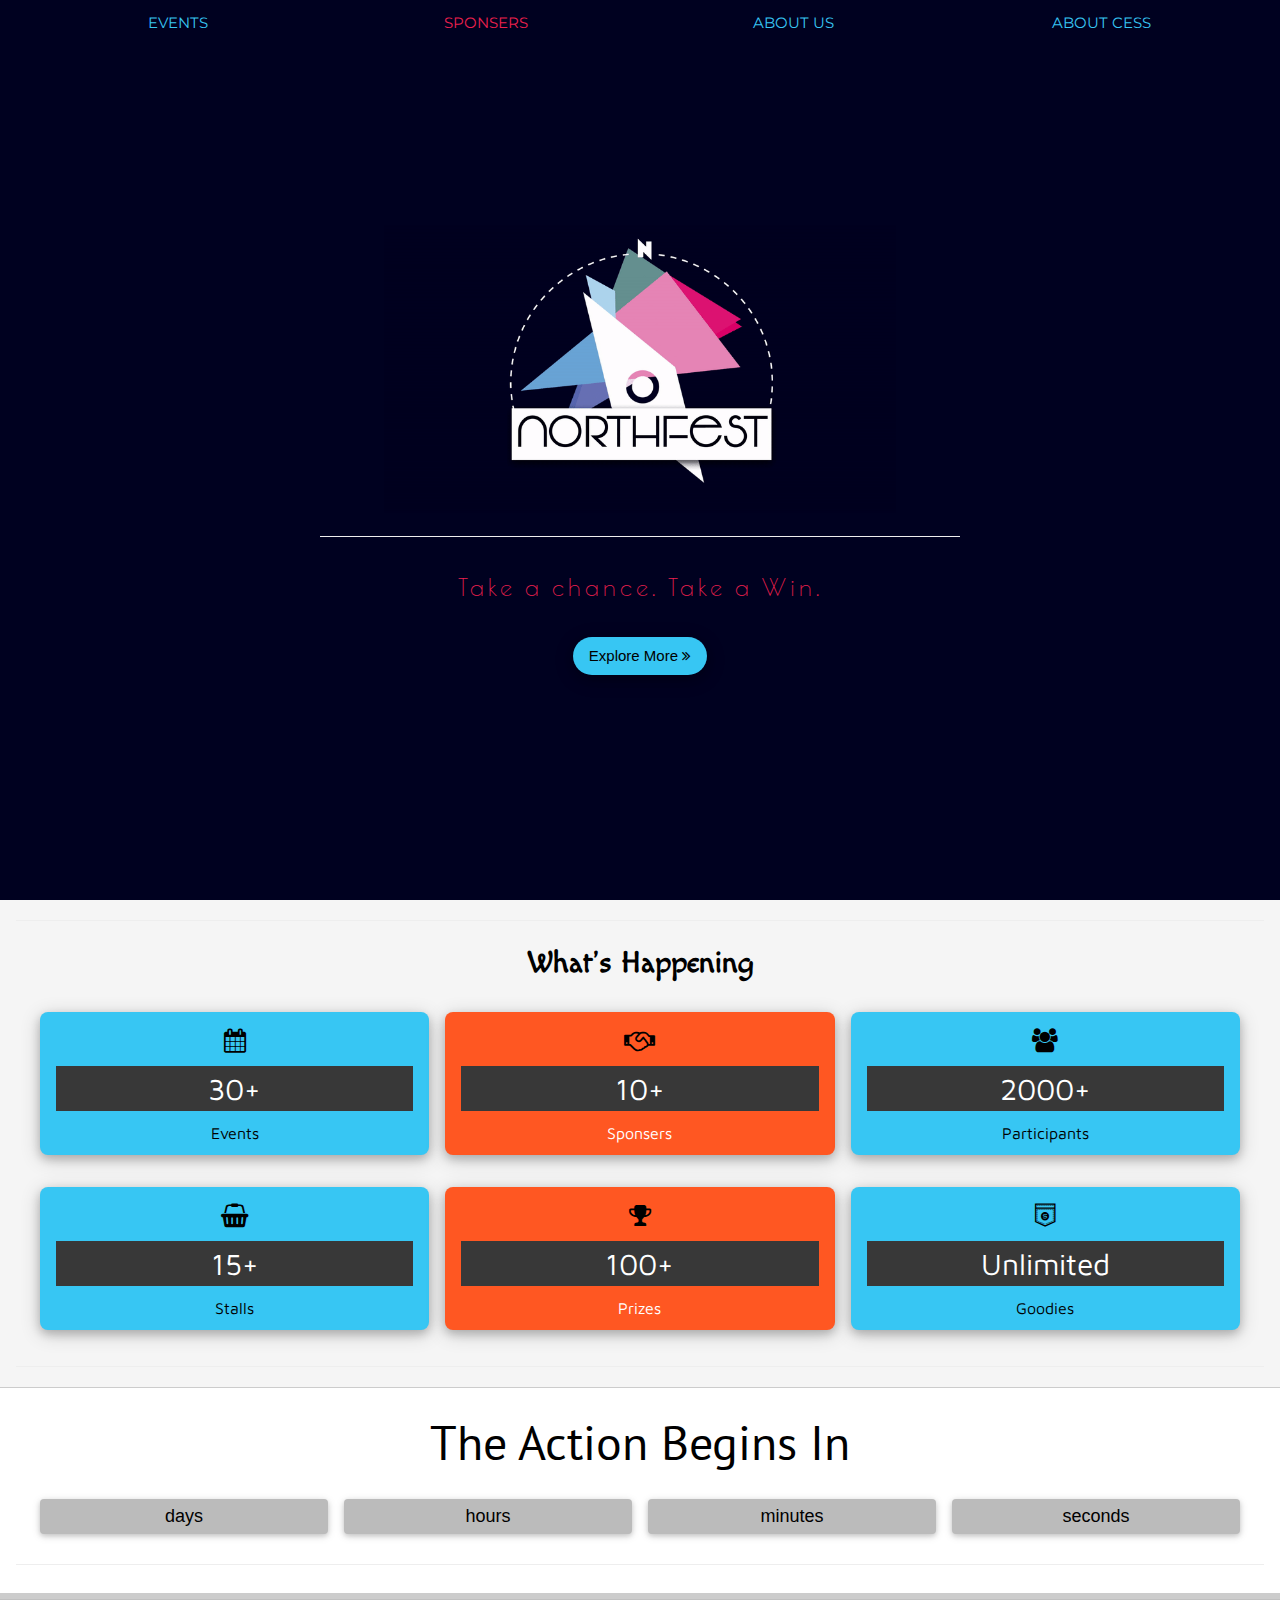
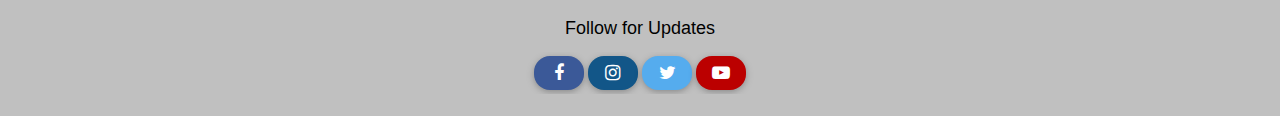
==== index.html @ 08152814 "files added" ====
<!DOCTYPE html>
<head>
	<title> The NorthFest 2k18- Guru Nank Dev University </title>
	<meta charset="utf-8">

	<meta http-equiv="X-UA-Compatible" content="IE=edge">

	<meta name="viewport" content="width=device-width, initial-scale=1">
	<link rel="stylesheet" href="https://cdnjs.cloudflare.com/ajax/libs/font-awesome/4.7.0/css/font-awesome.min.css">
	<link rel="stylesheet" href="https://fonts.googleapis.com/css?family=Macondo|Maven+Pro|Montserrat|PT+Sans|Poiret+One|Acme|Ubuntu">
	<link rel="stylesheet" href="w3.css">
	<link rel="stylesheet" href="style.css">
	<script src="timer.js"></script>	
</head>

<body>

<div class="main w3-container">
	<div class="w3-bar w3-padding-small w3-center">
		<div class="w3-dropdown-hover w3-black w3-hide-medium w3-hide-large w3-left">
			<a class="w3-button"><i class="fa fa-bars w3-xlarge w3-padding-small w3-text-white"></i></a>
			<div class="w3-dropdown-content w3-bar-block w3-card-2">
				<a class="linkblue w3-bar-item w3-text-logoblue w3-mont w3-padding w3-right" href="#"> EVENTS </a>
				<a class="linkred w3-bar-item w3-text-logored w3-mont w3-padding w3-right" href="#"> SPONSERS </a>
				<a class="linkblue w3-bar-item w3-text-logoblue w3-mont w3-padding w3-right" href="#"> ABOUT US </a>
				<a class="linkblue w3-bar-item w3-text-logoblue w3-mont w3-padding w3-right" href="#"> ABOUT CESS </a>
			</div>
		</div>
		<a class="w3-col s3 linkblue w3-animate-top w3-bar-item w3-text-logoblue w3-mont w3-hide-small w3-round-xxlarge w3-padding" href="#"> EVENTS </a>
		<a class="w3-col s3 linkred w3-animate-top w3-bar-item w3-text-logored w3-mont w3-hide-small w3-round-xxlarge w3-padding" href="#"> SPONSERS </a>
		<a class="w3-col s3 linkblue w3-animate-top w3-bar-item w3-text-logoblue w3-mont w3-hide-small w3-round-xxlarge w3-padding" href="#"> ABOUT US </a>
		<a class="w3-col s3 linkblue w3-animate-top w3-bar-item w3-text-logoblue w3-mont w3-hide-small w3-round-xxlarge w3-padding" href="#"> ABOUT CESS </a>
	</div>
	<div class="w3-center w3-display-middle">
		<img src="logo.gif" class="w3-animate-zoom w3-margin w3-hide-small" style="width:80%;">
		<img src="logo.gif" class="w3-animate-zoom w3-margin-top w3-margin-bottom w3-hide-medium w3-hide-large" style="width:100%;">
		<hr class="w3-border-light-grey w3-animate-opacity" style="margin:0px;">
		<p class="w3-text-logored w3-wide w3-one w3-xlarge w3-padding w3-hide-small w3-animate-opacity"> Take a chance. Take a Win. </p>
		<p class="w3-text-logored w3-wide w3-one w3-large w3-padding w3-hide-medium w3-hide-large w3-animate-opacity"> Take a chance. Take a Win. </p>
		<button class="w3-button w3-logoblue w3-hover-pink w3-hover-text-cyan w3-margin-bottom w3-padding w3-round-xxlarge w3-animate-zoom w3-card-4"> Explore More <i class="fa fa-angle-double-right"></i></button>
	</div>
</div>
<div class="w3-container w3-animate-top w3-border-bottom w3-greyblack1">
	<hr>
	<h2 class="w3-mac w3-center"><b> What's Happening </h2>
	<div class="w3-container w3-row-padding w3-center">
		<div class="w3-col s12 m4 l4">
		<div class="w3-card-4 w3-round-large w3-section w3-container w3-logoblue w3-animate-zoom">
			<i class="fa fa-calendar w3-text-black w3-xlarge w3-margin-top"></i>
			<h2 class="w3-greyblack2 w3-text-white w3-pro">30+</h2>
			<h6 class="w3-pro">Events</h6>
		</div>
		</div>
		<div class="w3-col s12 m4 l4">
		<div class="w3-card-4 w3-round-large w3-section w3-container w3-deep-orange w3-animate-zoom">
			<i class="fa fa-handshake-o w3-text-black w3-xlarge w3-margin-top"></i>
			<h2 class="w3-greyblack2 w3-text-white w3-pro">10+</h2>
			<h6 class="w3-pro">Sponsers</h6>
		</div>
		</div>
		<div class="w3-col s12 m4 l4">
		<div class="w3-card-4 w3-round-large w3-section w3-container w3-logoblue w3-animate-zoom">
			<i class="fa fa-users w3-text-black w3-xlarge w3-margin-top"></i>
			<h2 class="w3-greyblack2 w3-text-white w3-pro">2000+</h2>
			<h6 class="w3-pro">Participants</h6>
		</div>
		</div>
	</div>
	<div class="w3-container w3-row-padding w3-center">
		<div class="w3-col s12 m4 l4">
		<div class="w3-card-4 w3-round-large w3-section w3-container w3-logoblue w3-animate-zoom">
			<i class="fa fa-shopping-basket w3-text-black w3-xlarge w3-margin-top"></i>
			<h2 class="w3-greyblack2 w3-text-white w3-pro">15+</h2>
			<h6 class="w3-pro">Stalls</h6>
		</div>
		</div>
		<div class="w3-col s12 m4 l4">
		<div class="w3-card-4 w3-round-large w3-section w3-container w3-deep-orange w3-animate-zoom">
			<i class="fa fa-trophy w3-text-black w3-xlarge w3-margin-top"></i>
			<h2 class="w3-greyblack2 w3-text-white w3-pro">100+</h2>
			<h6 class="w3-pro">Prizes</h6>
		</div>
		</div>
		<div class="w3-col s12 m4 l4">
		<div class="w3-card-4 w3-round-large w3-section w3-container w3-logoblue w3-animate-zoom">
			<i class="fa fa-shirtsinbulk w3-text-black w3-xlarge w3-margin-top"></i>
			<h2 class="w3-greyblack2 w3-text-white w3-pro">Unlimited</h2>
			<h6 class="w3-pro">Goodies</h6>
		</div>
		</div>
	</div>
	<hr>
</div> 
<div class="w3-container  w3-animate-bottom w3-center w3-moblie w3-padding w3-bottombar">
	<h1 class="w3-xxxlarge w3-ptsans w3-josefin"> The Action Begins In </h1>
	<div class="w3-container w3-row-padding">
		<div class="w3-col s12 m3 l3">

			<div>
                                
				<h1 id="d" class="w3-card w3-greyblack2 w3-round w3-text-logored w3-xxxlarge"></h1>
				<h5 class="w3-card w3-grey w3-round w3-padding-small">days</h5>            
			</div> 
                                
		</div>
		<div class="w3-col s12 m3 l3">

			<div>
                                
				<h1 id="h" class="w3-card w3-greyblack2 w3-round w3-text-logored w3-xxxlarge"></h1> 
				<h5 class="w3-card w3-grey w3-round w3-padding-small">hours</h5>            
			</div> 
                                
		</div>
		<div class="w3-col s12 m3 l3">

			<div>
        
				<h1 id="m" class="w3-card w3-greyblack2 w3-round w3-text-logored w3-xxxlarge"></h1> 
				<h5 class="w3-card w3-grey w3-round w3-padding-small">minutes</h5>            
			</div>
		</div>
		<div class="w3-col s12 m3 l3">

			<div>
        
				<h1 id="s" class="w3-card w3-greyblack2 w3-round w3-text-logored w3-xxxlarge"></h1> 
				<h5 class="w3-card w3-grey w3-round w3-padding-small">seconds</h5>            
			</div>
		</div>
	</div>

	<hr>
</div>
<div class="w3-container  w3-animate-bottom w3-greyblack3 w3-center w3-moblie">
	<h1 class="w3-large w3-margin-top"> Follow for Updates </h1>
	<div class="w3-bar w3-margin-bottom w3-padding-small">
		<a href="#" class="icon w3-padding fa fa-facebook w3-large w3-round-xlarge w3-card"></a>
		<a href="#" class="icon w3-padding fa fa-instagram w3-large w3-round-xlarge w3-card"></a>
		<a href="#" class="icon w3-padding fa fa-twitter w3-large w3-round-xlarge w3-card"></a>
		<a href="#" class="icon w3-padding fa fa-youtube-play w3-large w3-round-xlarge w3-card"></a>
	</div>
</div>
</body>
</html>
---- style.css ----
.icon {
	margin:0px 0px;
	width:50px;
}
a{
	text-decoration:none;
}
.linkblue:hover {
	color:#383838;
	background:#C0C0C0;
}
.linkred:hover{
	color:#383838;
	background:#C0C0C0;
}
.fa-facebook {
 	background: #3B5998;
	color: white;
}
.fa-twitter {
	background: #55ACEE;
	color: white;
}
.fa-youtube-play {
	background: #bb0000;
	color: white;
}
.fa-instagram {
	background: #125688;
	color: white;
}
.fa:hover {
	opacity:0.9;
}
.w3-acme{
	font-family: "Acme", Sans-serif;
}
.w3-ubuntu{
	font-family: 'Ubuntu', sans-serif;
}
.w3-mont{
	font-family: 'Montserrat', sans-serif;
}
.w3-ptsans{
	font-family: 'PT Sans', sans-serif;
}
.w3-mac{
	font-family: 'Macondo', cursive;
}
.w3-one{
	font-family: 'Poiret One', cursive;
}
.w3-pro{
	font-family: 'Maven Pro', sans-serif;
}
.main{
	background:#000120;
	background-image:url('back.png');
	background-position:center;
	background-size:cover;
	width: 100%;
	height: 100vh;
	
}
.w3-text-logored{
	color:#ec204e;
}
.w3-text-logoblue{
	color:#37c6f3;
}
.w3-logored{
	background-color:#ec204e;
}
.w3-logoblue{
	background-color:#37c6f3;
}
.w3-greyblack1{
	background:#F5F5F5;
}
.w3-greyblack2{
	background:#383838;
}
.w3-greyblack3{
	background:#C0C0C0;
}
.w3-text-greyblack1{
	color:#F5F5F5;
}
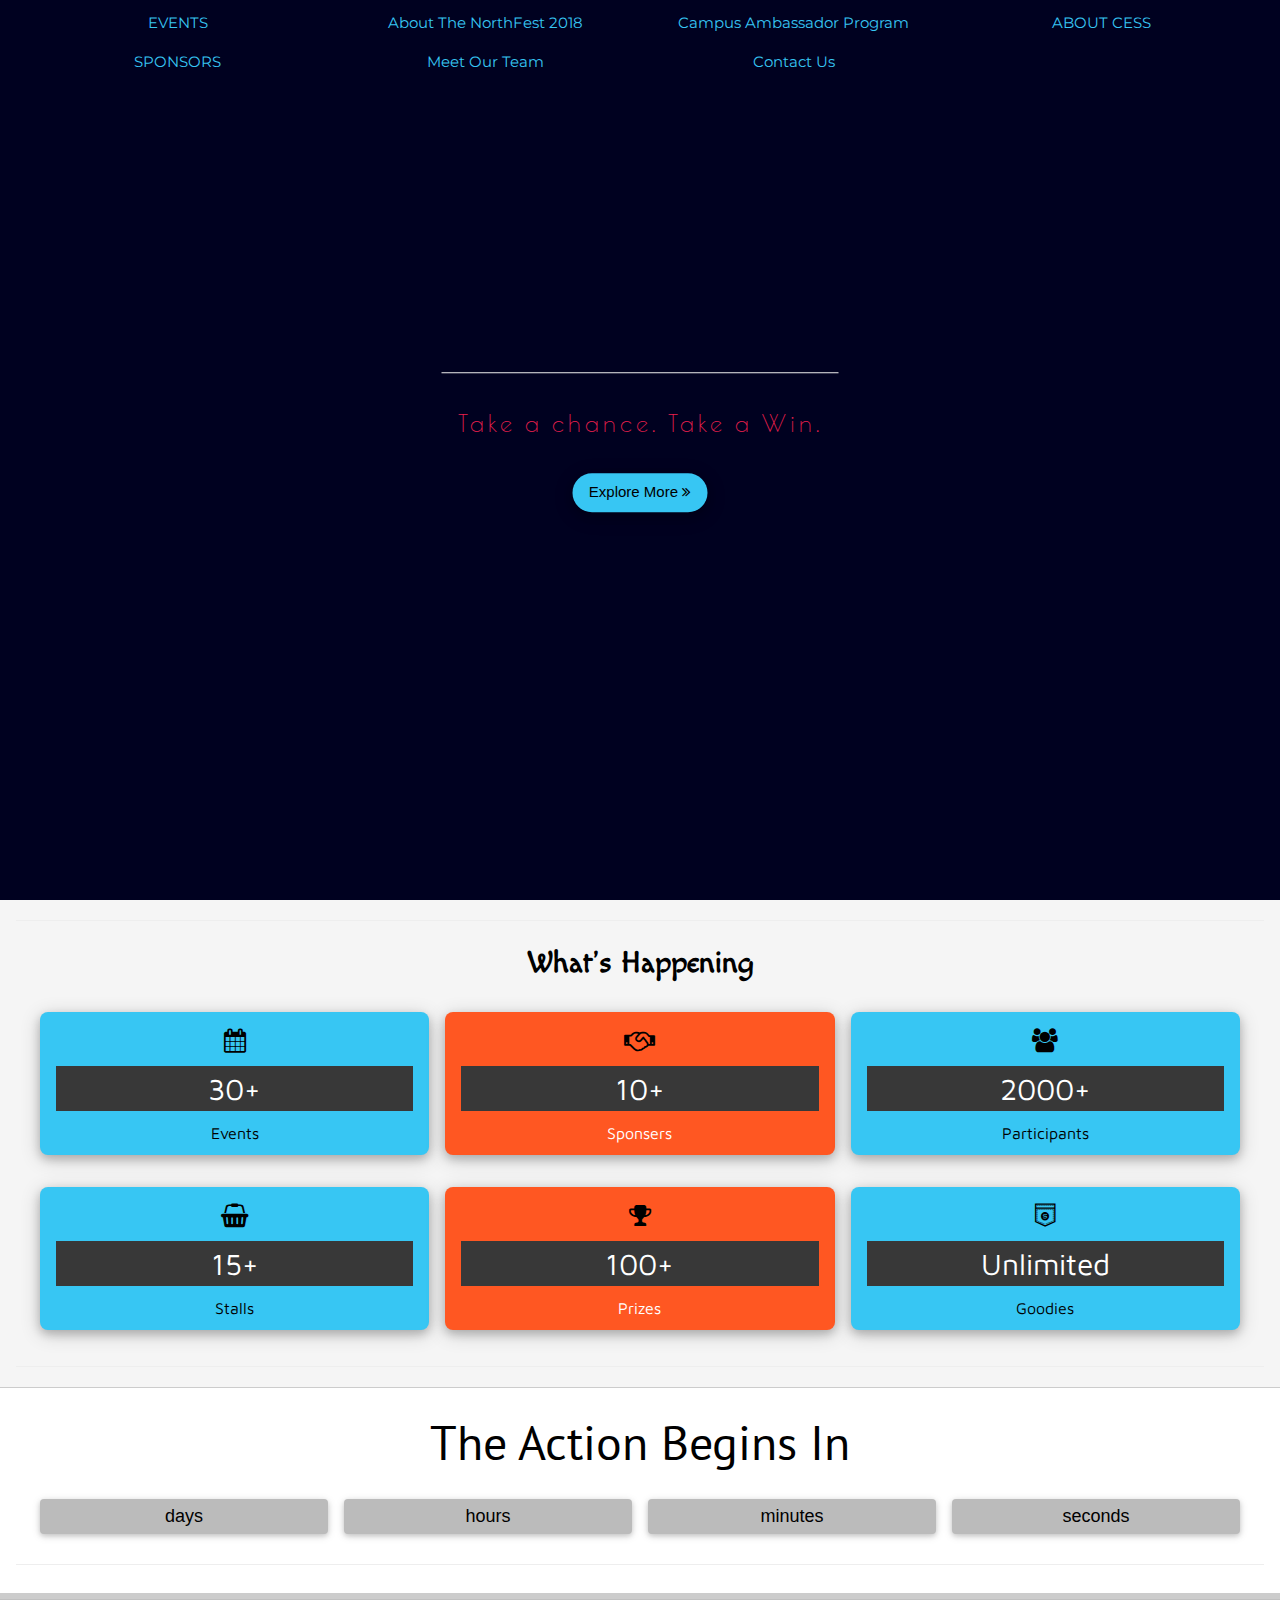
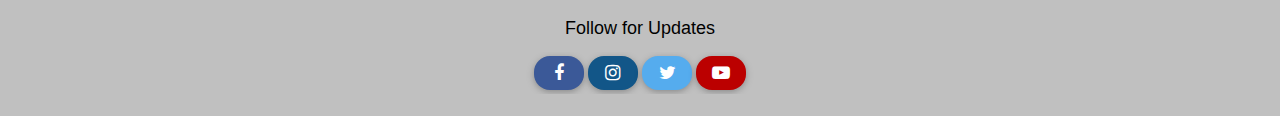
==== commit 83ed87d4: "page added" ====
--- a/index.html
+++ b/index.html
@@ -10,6 +10,7 @@
 	<link rel="stylesheet" href="https://fonts.googleapis.com/css?family=Macondo|Maven+Pro|Montserrat|PT+Sans|Poiret+One|Acme|Ubuntu">
 	<link rel="stylesheet" href="w3.css">
 	<link rel="stylesheet" href="style.css">
+	
 	<script src="timer.js"></script>	
 </head>
 
@@ -21,19 +22,27 @@
 			<a class="w3-button"><i class="fa fa-bars w3-xlarge w3-padding-small w3-text-white"></i></a>
 			<div class="w3-dropdown-content w3-bar-block w3-card-2">
 				<a class="linkblue w3-bar-item w3-text-logoblue w3-mont w3-padding w3-right" href="#"> EVENTS </a>
-				<a class="linkred w3-bar-item w3-text-logored w3-mont w3-padding w3-right" href="#"> SPONSERS </a>
-				<a class="linkblue w3-bar-item w3-text-logoblue w3-mont w3-padding w3-right" href="#"> ABOUT US </a>
+				<a class="linkblue w3-bar-item w3-text-logoblue w3-mont w3-padding w3-right" href="#"> About The NorthFest 2018 </a>
+				<a class="linkblue w3-bar-item w3-text-logoblue w3-mont w3-padding w3-right" href="#"> Campus Ambassador Program </a>
 				<a class="linkblue w3-bar-item w3-text-logoblue w3-mont w3-padding w3-right" href="#"> ABOUT CESS </a>
+				<a class="linkblue w3-bar-item w3-text-logoblue w3-mont w3-padding w3-right" href="#"> SPONSORS </a>
+				<a class="linkblue w3-bar-item w3-text-logoblue w3-mont w3-padding w3-right" href="#">  Meet Our Team </a>
+				<a class="linkblue w3-bar-item w3-text-logoblue w3-mont w3-padding w3-right" href="#">Contact Us</a>
+				<a class="linkblue w3-bar-item w3-text-logoblue w3-mont w3-padding w3-right" href="#"></a>
 			</div>
 		</div>
 		<a class="w3-col s3 linkblue w3-animate-top w3-bar-item w3-text-logoblue w3-mont w3-hide-small w3-round-xxlarge w3-padding" href="#"> EVENTS </a>
-		<a class="w3-col s3 linkred w3-animate-top w3-bar-item w3-text-logored w3-mont w3-hide-small w3-round-xxlarge w3-padding" href="#"> SPONSERS </a>
-		<a class="w3-col s3 linkblue w3-animate-top w3-bar-item w3-text-logoblue w3-mont w3-hide-small w3-round-xxlarge w3-padding" href="#"> ABOUT US </a>
-		<a class="w3-col s3 linkblue w3-animate-top w3-bar-item w3-text-logoblue w3-mont w3-hide-small w3-round-xxlarge w3-padding" href="#"> ABOUT CESS </a>
+		<a class="w3-col s3 linkblue w3-animate-top w3-bar-item w3-text-logoblue w3-mont w3-hide-small w3-round-xxlarge w3-padding" href="#"> About The NorthFest 2018 </a>
+		<a class="w3-col s3 linkblue w3-animate-top w3-bar-item w3-text-logoblue w3-mont w3-hide-small w3-round-xxlarge w3-padding" href="#">Campus Ambassador Program </a>	
+        <a class="w3-col s3 linkblue w3-animate-top w3-bar-item w3-text-logoblue w3-mont w3-hide-small w3-round-xxlarge w3-padding" href="about cess.html"> ABOUT CESS </a>		
+		<a class="w3-col s3 linkblue w3-animate-top w3-bar-item w3-text-logoblue w3-mont w3-hide-small w3-round-xxlarge w3-padding" href="#"> SPONSORS </a>
+		<a class="w3-col s3 linkblue w3-animate-top w3-bar-item w3-text-logoblue w3-mont w3-hide-small w3-round-xxlarge w3-padding" href="#"> Meet Our Team </a>		
+		<a class="w3-col s3 linkblue w3-animate-top w3-bar-item w3-text-logoblue w3-mont w3-hide-small w3-round-xxlarge w3-padding" href="ABOUT CESS.html"> Contact Us </a>
 	</div>
 	<div class="w3-center w3-display-middle">
-		<img src="logo.gif" class="w3-animate-zoom w3-margin w3-hide-small" style="width:80%;">
-		<img src="logo.gif" class="w3-animate-zoom w3-margin-top w3-margin-bottom w3-hide-medium w3-hide-large" style="width:100%;">
+		
+		
+		
 		<hr class="w3-border-light-grey w3-animate-opacity" style="margin:0px;">
 		<p class="w3-text-logored w3-wide w3-one w3-xlarge w3-padding w3-hide-small w3-animate-opacity"> Take a chance. Take a Win. </p>
 		<p class="w3-text-logored w3-wide w3-one w3-large w3-padding w3-hide-medium w3-hide-large w3-animate-opacity"> Take a chance. Take a Win. </p>
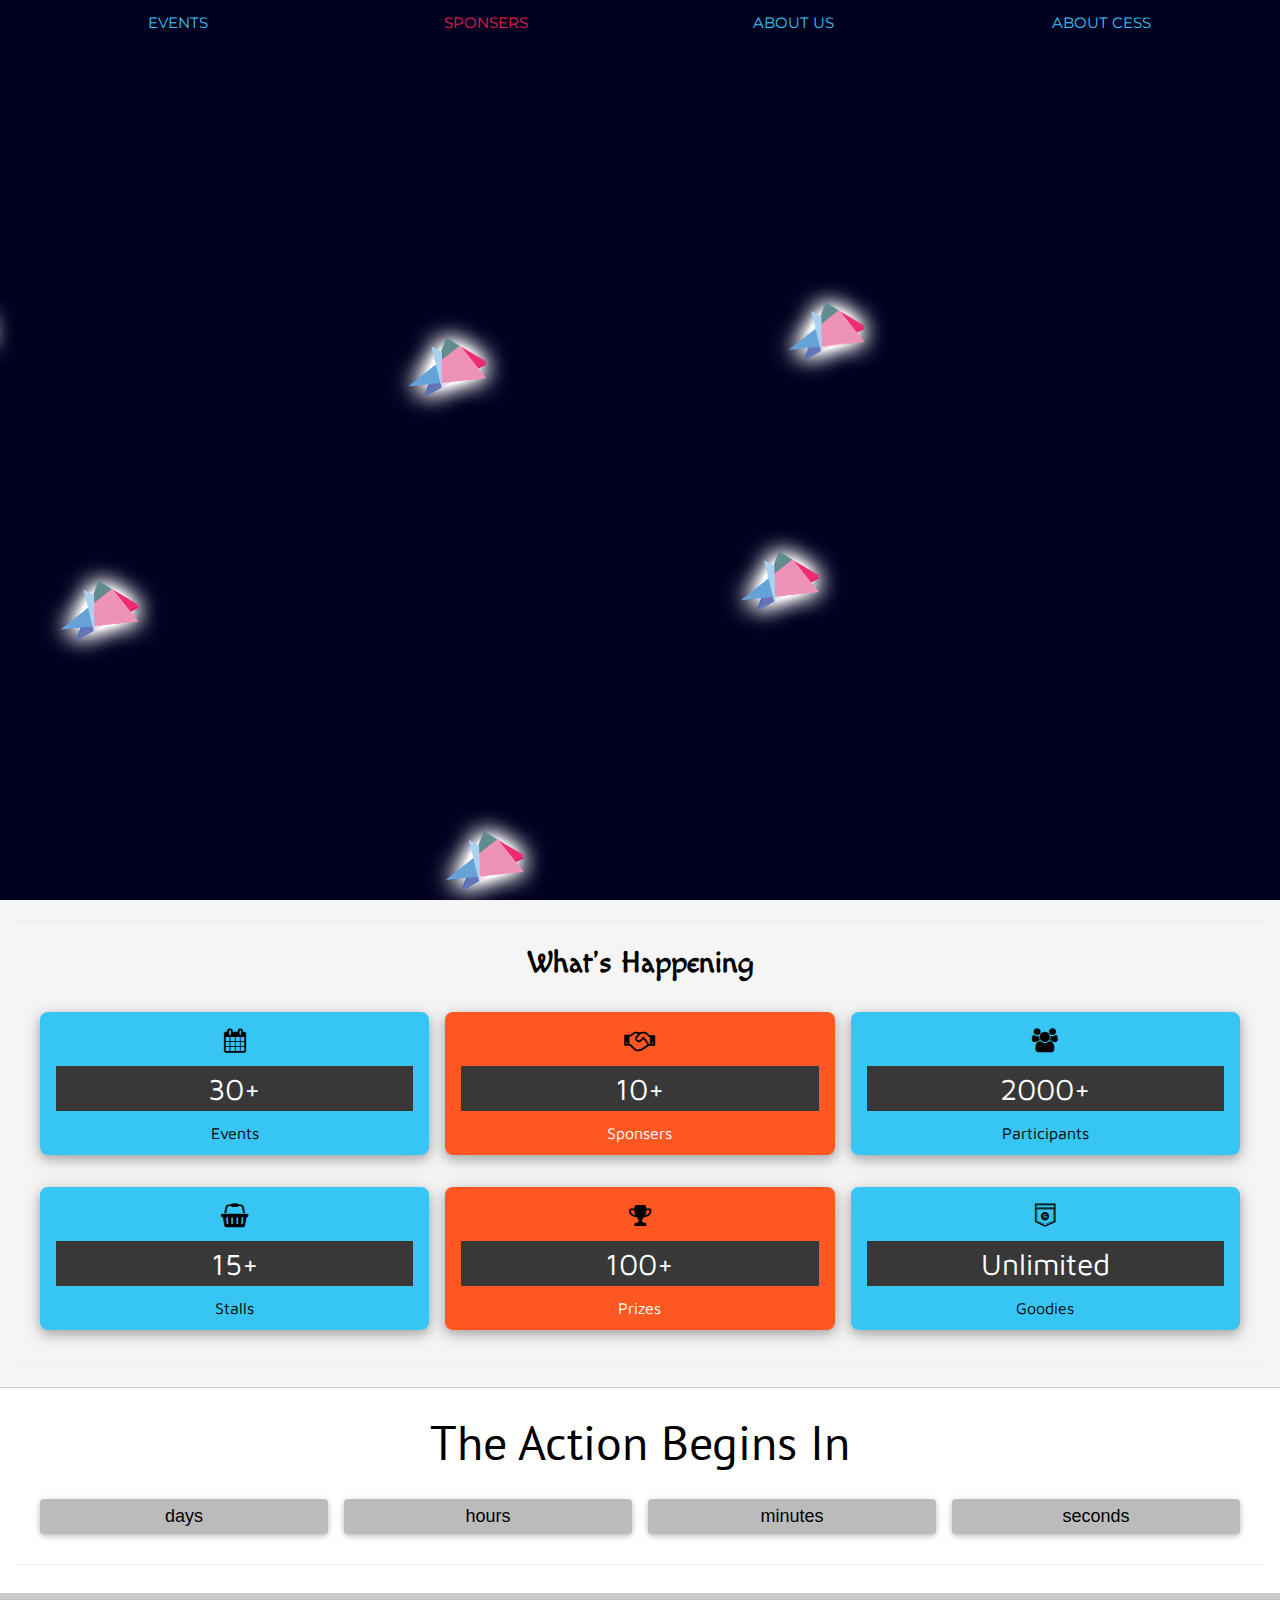
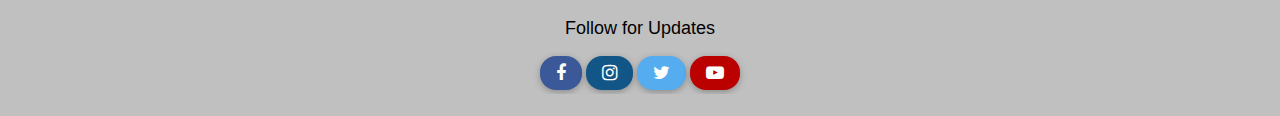
==== commit 557cf5e4: "Parallax made and transparent logo" ====
--- a/index.html
+++ b/index.html
@@ -10,8 +10,8 @@
 	<link rel="stylesheet" href="https://fonts.googleapis.com/css?family=Macondo|Maven+Pro|Montserrat|PT+Sans|Poiret+One|Acme|Ubuntu">
 	<link rel="stylesheet" href="w3.css">
 	<link rel="stylesheet" href="style.css">
-	
-	<script src="timer.js"></script>	
+
+	<script src="timer.js"></script>
 </head>
 
 <body>
@@ -22,30 +22,40 @@
 			<a class="w3-button"><i class="fa fa-bars w3-xlarge w3-padding-small w3-text-white"></i></a>
 			<div class="w3-dropdown-content w3-bar-block w3-card-2">
 				<a class="linkblue w3-bar-item w3-text-logoblue w3-mont w3-padding w3-right" href="#"> EVENTS </a>
-				<a class="linkblue w3-bar-item w3-text-logoblue w3-mont w3-padding w3-right" href="#"> About The NorthFest 2018 </a>
-				<a class="linkblue w3-bar-item w3-text-logoblue w3-mont w3-padding w3-right" href="#"> Campus Ambassador Program </a>
+				<a class="linkred w3-bar-item w3-text-logored w3-mont w3-padding w3-right" href="#"> SPONSERS </a>
+				<a class="linkblue w3-bar-item w3-text-logoblue w3-mont w3-padding w3-right" href="#"> ABOUT US </a>
 				<a class="linkblue w3-bar-item w3-text-logoblue w3-mont w3-padding w3-right" href="#"> ABOUT CESS </a>
-				<a class="linkblue w3-bar-item w3-text-logoblue w3-mont w3-padding w3-right" href="#"> SPONSORS </a>
-				<a class="linkblue w3-bar-item w3-text-logoblue w3-mont w3-padding w3-right" href="#">  Meet Our Team </a>
-				<a class="linkblue w3-bar-item w3-text-logoblue w3-mont w3-padding w3-right" href="#">Contact Us</a>
-				<a class="linkblue w3-bar-item w3-text-logoblue w3-mont w3-padding w3-right" href="#"></a>
 			</div>
 		</div>
 		<a class="w3-col s3 linkblue w3-animate-top w3-bar-item w3-text-logoblue w3-mont w3-hide-small w3-round-xxlarge w3-padding" href="#"> EVENTS </a>
-		<a class="w3-col s3 linkblue w3-animate-top w3-bar-item w3-text-logoblue w3-mont w3-hide-small w3-round-xxlarge w3-padding" href="#"> About The NorthFest 2018 </a>
-		<a class="w3-col s3 linkblue w3-animate-top w3-bar-item w3-text-logoblue w3-mont w3-hide-small w3-round-xxlarge w3-padding" href="#">Campus Ambassador Program </a>	
-        <a class="w3-col s3 linkblue w3-animate-top w3-bar-item w3-text-logoblue w3-mont w3-hide-small w3-round-xxlarge w3-padding" href="about cess.html"> ABOUT CESS </a>		
-		<a class="w3-col s3 linkblue w3-animate-top w3-bar-item w3-text-logoblue w3-mont w3-hide-small w3-round-xxlarge w3-padding" href="#"> SPONSORS </a>
-		<a class="w3-col s3 linkblue w3-animate-top w3-bar-item w3-text-logoblue w3-mont w3-hide-small w3-round-xxlarge w3-padding" href="#"> Meet Our Team </a>		
-		<a class="w3-col s3 linkblue w3-animate-top w3-bar-item w3-text-logoblue w3-mont w3-hide-small w3-round-xxlarge w3-padding" href="ABOUT CESS.html"> Contact Us </a>
+		<a class="w3-col s3 linkred w3-animate-top w3-bar-item w3-text-logored w3-mont w3-hide-small w3-round-xxlarge w3-padding" href="#"> SPONSERS </a>
+		<a class="w3-col s3 linkblue w3-animate-top w3-bar-item w3-text-logoblue w3-mont w3-hide-small w3-round-xxlarge w3-padding" href="#"> ABOUT US </a>
+		<a class="w3-col s3 linkblue w3-animate-top w3-bar-item w3-text-logoblue w3-mont w3-hide-small w3-round-xxlarge w3-padding" href="#"> ABOUT CESS </a>
 	</div>
 	<div class="w3-center w3-display-middle">
-		
-		
-		
-		<hr class="w3-border-light-grey w3-animate-opacity" style="margin:0px;">
-		<p class="w3-text-logored w3-wide w3-one w3-xlarge w3-padding w3-hide-small w3-animate-opacity"> Take a chance. Take a Win. </p>
-		<p class="w3-text-logored w3-wide w3-one w3-large w3-padding w3-hide-medium w3-hide-large w3-animate-opacity"> Take a chance. Take a Win. </p>
+
+		<div id="scene">
+  <div data-depth="0.2" style="position:relative">
+		 <img src="01.png" id="aa">
+		<img src="02.png" id="bb">
+		<img src="03.png" id="cc">
+	</div>
+  <div data-depth="0.6"><img src='back_icons.png' id="b1" style="
+    height: 500px;
+    position:  relative;
+		left: -25%;
+
+"></div>
+	<div data-depth="0.8"><img src='abc.png' id="b1" style="
+    height: 600px;
+    position:  relative;
+    left: -20%;
+		top:-70px;
+"></div>
+</div>
+
+
+
 		<button class="w3-button w3-logoblue w3-hover-pink w3-hover-text-cyan w3-margin-bottom w3-padding w3-round-xxlarge w3-animate-zoom w3-card-4"> Explore More <i class="fa fa-angle-double-right"></i></button>
 	</div>
 </div>
@@ -99,42 +109,42 @@
 		</div>
 	</div>
 	<hr>
-</div> 
+</div>
 <div class="w3-container  w3-animate-bottom w3-center w3-moblie w3-padding w3-bottombar">
 	<h1 class="w3-xxxlarge w3-ptsans w3-josefin"> The Action Begins In </h1>
 	<div class="w3-container w3-row-padding">
 		<div class="w3-col s12 m3 l3">
 
 			<div>
-                                
+
 				<h1 id="d" class="w3-card w3-greyblack2 w3-round w3-text-logored w3-xxxlarge"></h1>
-				<h5 class="w3-card w3-grey w3-round w3-padding-small">days</h5>            
-			</div> 
-                                
+				<h5 class="w3-card w3-grey w3-round w3-padding-small">days</h5>
+			</div>
+
 		</div>
 		<div class="w3-col s12 m3 l3">
 
 			<div>
-                                
-				<h1 id="h" class="w3-card w3-greyblack2 w3-round w3-text-logored w3-xxxlarge"></h1> 
-				<h5 class="w3-card w3-grey w3-round w3-padding-small">hours</h5>            
-			</div> 
-                                
+
+				<h1 id="h" class="w3-card w3-greyblack2 w3-round w3-text-logored w3-xxxlarge"></h1>
+				<h5 class="w3-card w3-grey w3-round w3-padding-small">hours</h5>
+			</div>
+
 		</div>
 		<div class="w3-col s12 m3 l3">
 
 			<div>
-        
-				<h1 id="m" class="w3-card w3-greyblack2 w3-round w3-text-logored w3-xxxlarge"></h1> 
-				<h5 class="w3-card w3-grey w3-round w3-padding-small">minutes</h5>            
+
+				<h1 id="m" class="w3-card w3-greyblack2 w3-round w3-text-logored w3-xxxlarge"></h1>
+				<h5 class="w3-card w3-grey w3-round w3-padding-small">minutes</h5>
 			</div>
 		</div>
 		<div class="w3-col s12 m3 l3">
 
 			<div>
-        
-				<h1 id="s" class="w3-card w3-greyblack2 w3-round w3-text-logored w3-xxxlarge"></h1> 
-				<h5 class="w3-card w3-grey w3-round w3-padding-small">seconds</h5>            
+
+				<h1 id="s" class="w3-card w3-greyblack2 w3-round w3-text-logored w3-xxxlarge"></h1>
+				<h5 class="w3-card w3-grey w3-round w3-padding-small">seconds</h5>
 			</div>
 		</div>
 	</div>
@@ -149,6 +159,24 @@
 		<a href="#" class="icon w3-padding fa fa-twitter w3-large w3-round-xlarge w3-card"></a>
 		<a href="#" class="icon w3-padding fa fa-youtube-play w3-large w3-round-xlarge w3-card"></a>
 	</div>
+
 </div>
+
+<script
+  src="https://code.jquery.com/jquery-3.2.1.min.js"
+  integrity="sha256-hwg4gsxgFZhOsEEamdOYGBf13FyQuiTwlAQgxVSNgt4="
+  crossorigin="anonymous"></script>
+
+
+<script src="https://cdnjs.cloudflare.com/ajax/libs/parallax/3.1.0/parallax.min.js"></script>
+
+<script type="text/javascript">
+
+var scene = document.getElementById('scene');
+var parallaxInstance = new Parallax(scene);
+</script>
+
+
 </body>
-</html>+
+</html>
--- a/style.css
+++ b/style.css
@@ -1,6 +1,43 @@
-.icon {
-	margin:0px 0px;
-	width:50px;
+
+#aa{
+    height: 500px;
+
+		top: 0;
+		left: 0;
+}
+#bb{
+    height: 500px;
+    position: absolute;
+    animation: spin 1.6s ease-in-out infinite;
+		top: 0;
+		left: 0;
+}
+#cc{
+    height: 500px;
+    position: absolute;
+		top: 0;
+		left: 0;
+}
+
+@keyframes spin{
+    0%{
+        transform: rotate(0deg);
+    }
+    65.35%{
+        transform: rotate(380deg);
+    }
+    78.74%{
+        transform: rotate(345deg);
+    }
+    88.976%{
+        transform: rotate(370deg);
+    }
+    96.063%{
+        transform: rotate(355deg);
+    }
+    100%{
+        transform: rotate(360deg);
+    }
 }
 a{
 	text-decoration:none;
@@ -60,7 +97,7 @@
 	background-size:cover;
 	width: 100%;
 	height: 100vh;
-	
+
 }
 .w3-text-logored{
 	color:#ec204e;
@@ -86,3 +123,32 @@
 .w3-text-greyblack1{
 	color:#F5F5F5;
 }
+@media only screen and (max-width: 550px) and (min-width: 300px)
+{
+
+	#aa {
+	    height: 200px;
+	    top: 0;
+	    left: 0;
+		}
+
+		#bb {
+    height: 200px;
+    position: absolute;
+    animation: spin 1.6s ease-in-out infinite;
+    top: 0;
+    left: 0;
+}
+#cc {
+    height: 200px;
+    position: absolute;
+    top: 0;
+    left: 0;
+}
+#b1{
+
+	display: none;
+}
+
+
+}
